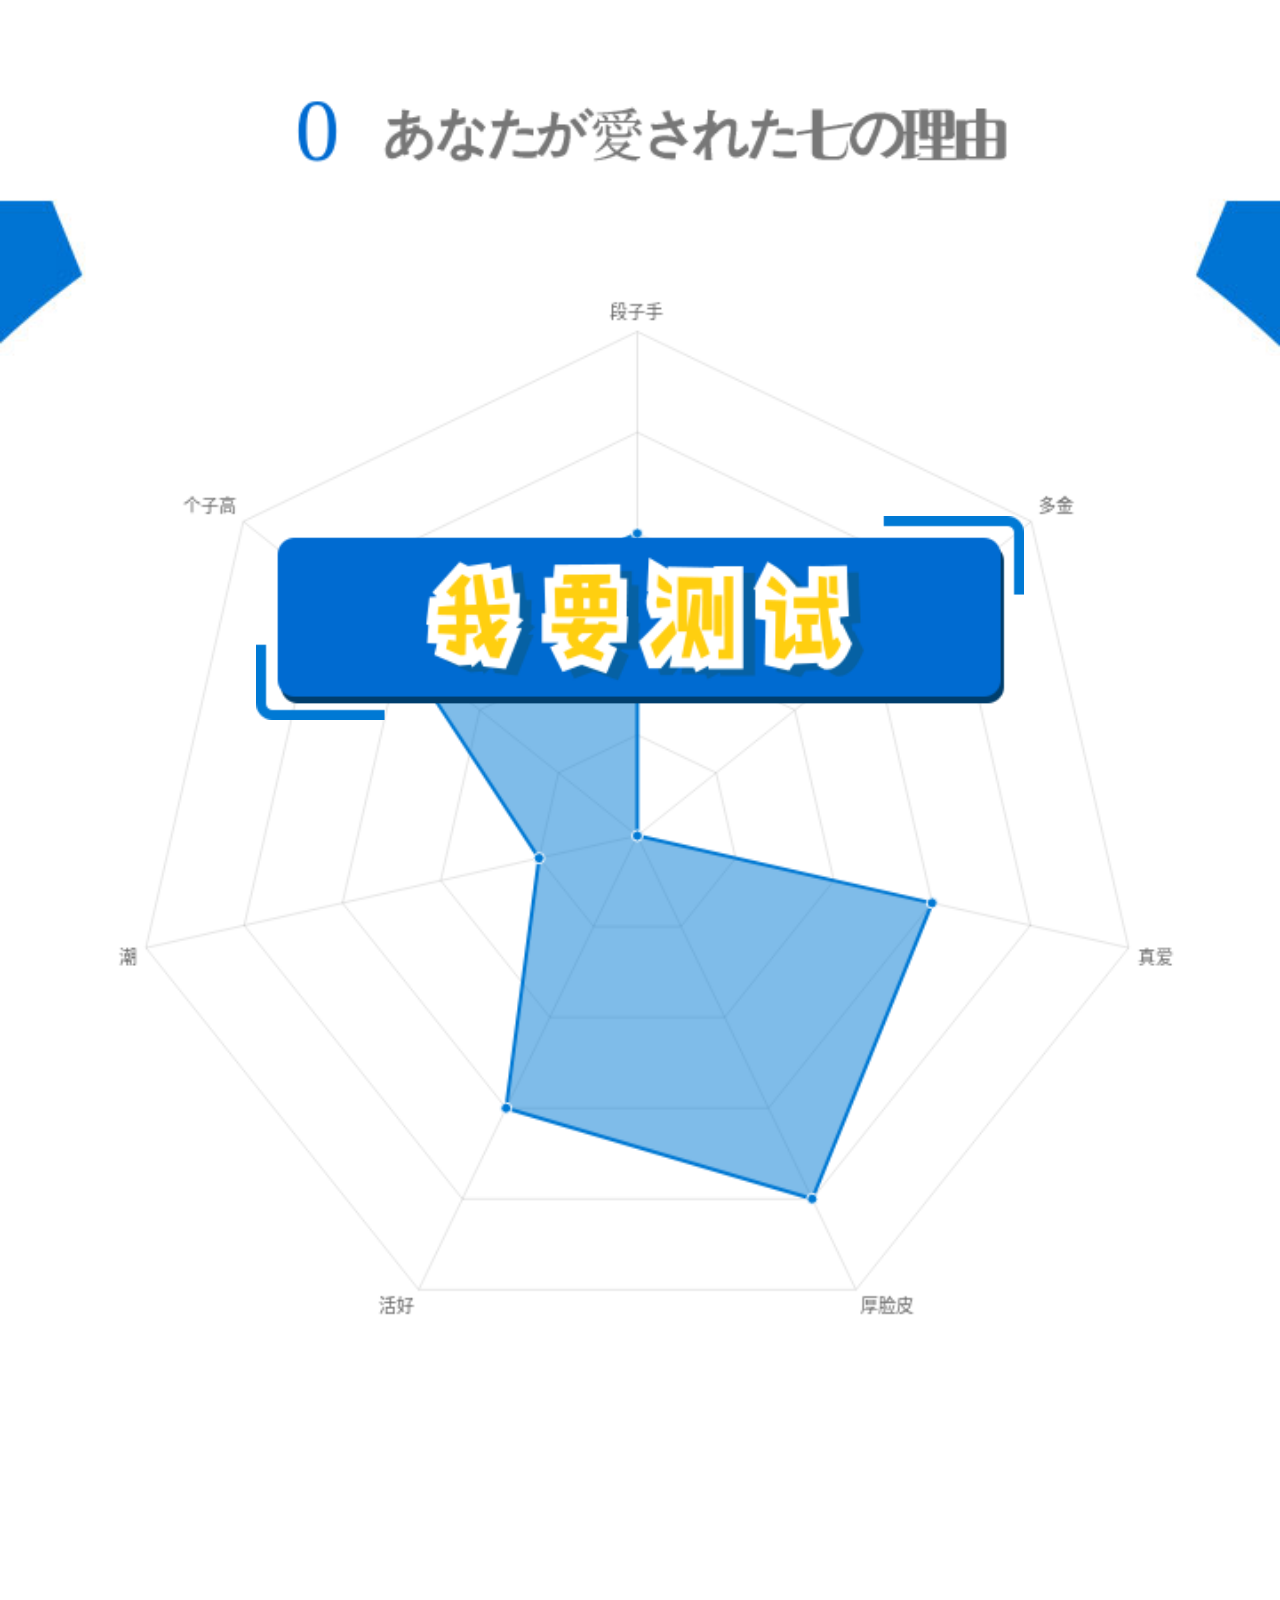
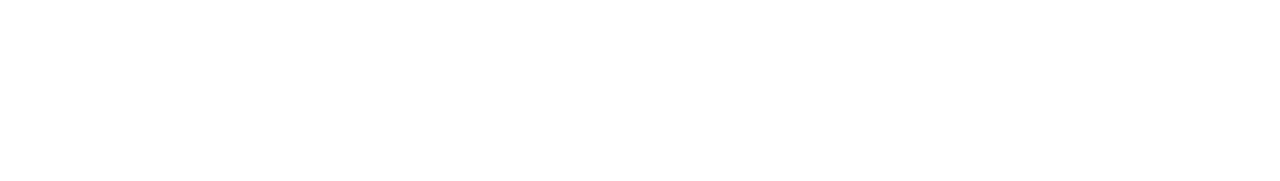
==== result.html @ 9e745a93 "fawef" ====
<!DOCTYPE html>
<html lang="zh-cn">
    <head>
        <title>你被爱的七大理由</title>
        <meta charset="utf-8">
        <meta http-equiv="X-UA-Compatible" content="IE=edge">
        <meta name="viewport" content="width=device-width, initial-scale=1.0, minimum-scale=1.0, maximum-scale=1.0, user-scalable=no">
        <meta content="yes" name="apple-mobile-web-app-capable">
        <meta content="black" name="apple-mobile-web-app-status-bar-style">
        <meta content="telephone=no" name="format-detection">
        <meta content="" name="Keywords">
        <meta name="description" content="“">
        <meta name="author" content="lcwl">

        <link rel="stylesheet" href="./css/base.css">
        <link rel="stylesheet" href="./css/result.css">

        <script>
            $uid = '';
        </script>

    </head>
    <body>
        <canvas id="canvas" style="display:none" width="720" height="1000">
        </canvas>
        <canvas id="canvasRadar" style="position:absolute;left:-999px" width="300" height="300">
        </canvas>
        <img id="output"/>
        <img id="output2"/>
        <div id="qrcode">
            <!--<img id="qrcodeimg" src="http://img1.uullnn.com/h5_game/seven/images/WechatIMG1.jpeg"/>-->
        </div>
        <img class="btn" id="save" style="display:none" src="./images/btn02.png"/>
        <img class="btn" id="go" style="display:none" src="./images/btn03.png"/>
<!--        <a href="http://a.app.qq.com/o/simple.jsp?pkgname=com.yn.menda" target="_blank"><img class="banner" src="./images/banner.jpg"/></a>

-->

        <script type="text/javascript" src="./js/zepto.min.js"></script>
        <script type="text/javascript" src="./js/zepto.cookie.js"></script>
        <script type="text/javascript" src="./js/md5.js"></script>
        <script type="text/javascript" src="./js/qrcode.js"></script>
        <script type="text/javascript" src="./js/Chart.min.js"></script>
        <script type="text/javascript" src="http://res.wx.qq.com/open/js/jweixin-1.0.0.js"></script>
        <script type="text/javascript" src="js/result.js?v6"></script>
        <!--<script type="text/javascript" src="http://img1.uullnn.com/h5_game/seven/js/result.js?v1"></script>-->
        <!--<script src="http://img1.uullnn.com/tracking.js"></script>-->

        <script>
            var browser = {
                versions: function () {
                    var u = navigator.userAgent, app = navigator.appVersion;
                    return {         //移动终端浏览器版本信息
                        trident: u.indexOf('Trident') > -1, //IE内核
                        presto: u.indexOf('Presto') > -1, //opera内核
                        webKit: u.indexOf('AppleWebKit') > -1, //苹果、谷歌内核
                        gecko: u.indexOf('Gecko') > -1 && u.indexOf('KHTML') == -1, //火狐内核
                        mobile: !!u.match(/AppleWebKit.*Mobile.*/), //是否为移动终端
                        ios: !!u.match(/\(i[^;]+;( U;)? CPU.+Mac OS X/), //ios终端
                        android: u.indexOf('Android') > -1 || u.indexOf('Linux') > -1, //android终端或uc浏览器
                        iPhone: u.indexOf('iPhone') > -1, //是否为iPhone或者QQHD浏览器
                        iPad: u.indexOf('iPad') > -1, //是否iPad
                        webApp: u.indexOf('Safari') == -1 //是否web应该程序，没有头部与底部
                    };
                }(),
                language: (navigator.browserLanguage || navigator.language).toLowerCase()
            };
            if (browser.versions.mobile) {//判断是否是移动设备打开。browser代码在下面
                var ua = navigator.userAgent.toLowerCase();//获取判断用的对象
                if (ua.match(/MicroMessenger/i) == "micromessenger") {
                    //在微信中打开
                }else{
//                    $('body').html('<div class="middle">请在微信打开</div>').addClass('gray');
                }
//                if (ua.match(/WeiBo/i) == "weibo") {
//                    //在新浪微博客户端打开
//                }
//                if (ua.match(/QQ/i) == "qq") {
//                    //在QQ空间打开
//                }
//                if (browser.versions.ios) {
//                    //是否在IOS浏览器打开
//                }
//                if(browser.versions.android){
//                    //是否在安卓浏览器打开
//                }
            } else {
                //否则就是PC浏览器打开
//                $('body').html('<div class="middle">请在微信打开</div>').addClass('gray');
            }
        </script>
    </body>
</html>
---- css/base.css ----
/* http://meyerweb.com/eric/tools/css/reset/
   v2.0 | 20110126
   License: none (public domain)
*/

html, body, div, span, applet, object, iframe,
h1, h2, h3, h4, h5, h6, p, blockquote, pre,
a, abbr, acronym, address, big, cite, code,
del, dfn, em, img, ins, kbd, q, s, samp,
small, strike, strong, sub, sup, tt, var,
b, u, i, center,
dl, dt, dd, ol, ul, li,
fieldset, form, label, legend,
table, caption, tbody, tfoot, thead, tr, th, td,
article, aside, canvas, details, embed,
figure, figcaption, footer, header, hgroup,
menu, nav, output, ruby, section, summary,
time, mark, audio, video {
	margin: 0;
	padding: 0;
	border: 0;
	font-size: 100%;
	font: inherit;
	vertical-align: baseline;
}
/* HTML5 display-role reset for older browsers */
article, aside, details, figcaption, figure,
footer, header, hgroup, menu, nav, section {
	display: block;
}
body {
	line-height: 1;
}
ol, ul {
	list-style: none;
}
blockquote, q {
	quotes: none;
}
blockquote:before, blockquote:after,
q:before, q:after {
	content: '';
	content: none;
}
table {
	border-collapse: collapse;
	border-spacing: 0;
}

.middle{
	position: absolute;
	width: 100%;
	top: 45%;
	left: 0;
	text-align: center;
}
.gray{
	background: lightgray;
}
---- css/result.css ----
body{

}

.banner{
    position: absolute;
    bottom: 0;
    left:0;
    width: 100%;
}
#output{
    width: 100%;
}
#output2{
    width: 100%;
    position: absolute;
    z-index: 3;
    opacity: 0;
    left:0px;
    bottom: 15%;
}
#qrcode{
    position:absolute;
    left:-999px;
    
}
#canvas{
    width: 720px;
}
.btn{
    position: absolute;
    bottom: 20%;
    left:0;
    width: 100%;

    width: 60%;
    margin: 0 20%;
}
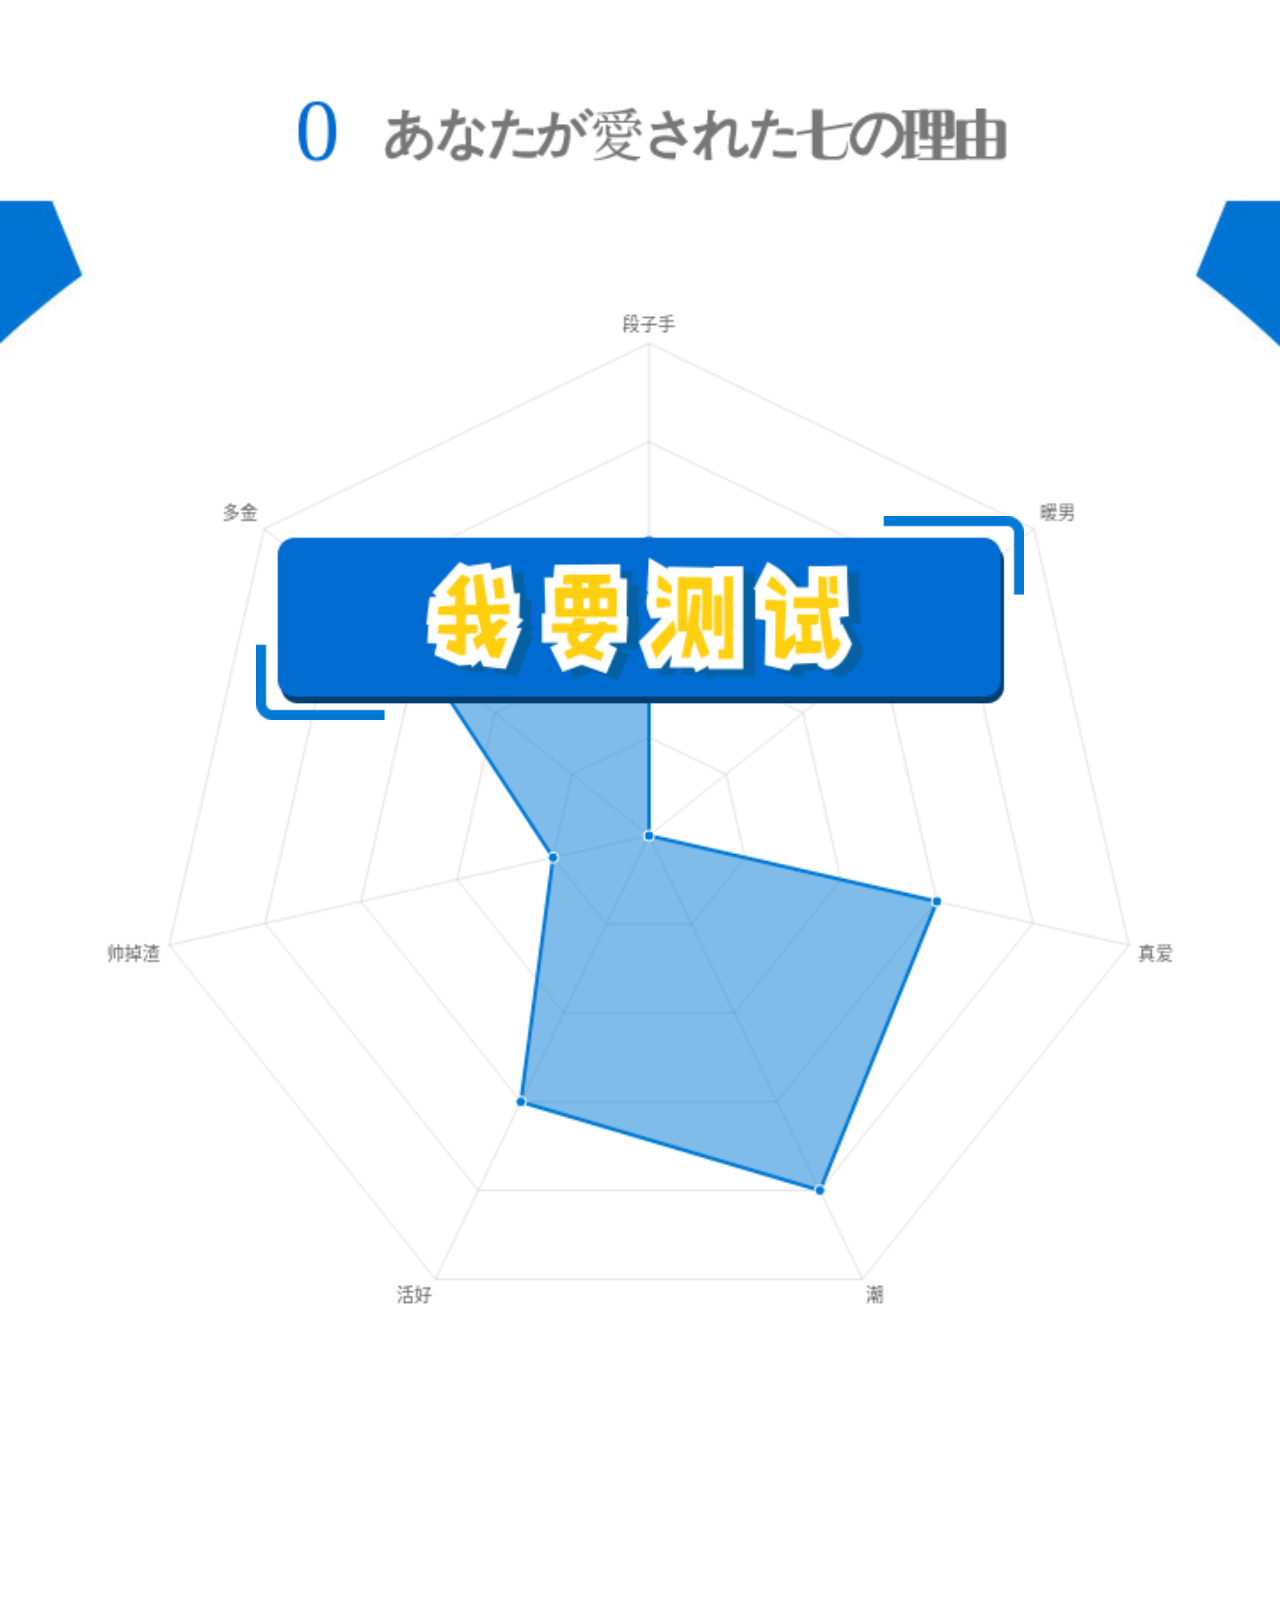
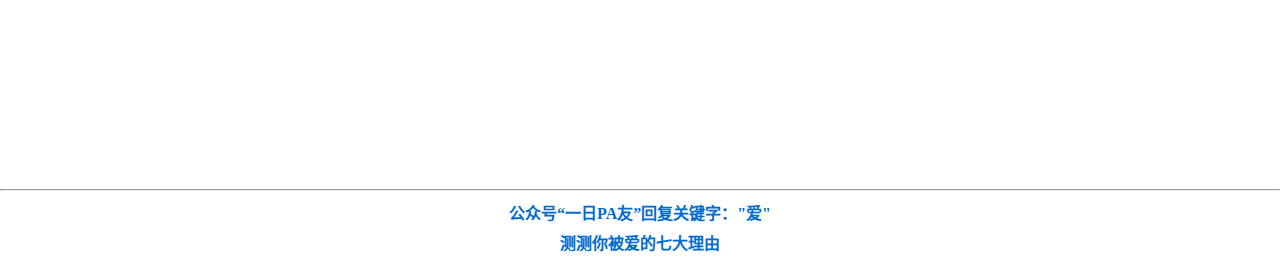
==== commit 55632b02: "fawef" ====
--- a/result.html
+++ b/result.html
@@ -32,10 +32,9 @@
         </div>
         <img class="btn" id="save" style="display:none" src="./images/btn02.png"/>
         <img class="btn" id="go" style="display:none" src="./images/btn03.png"/>
-<!--        <a href="http://a.app.qq.com/o/simple.jsp?pkgname=com.yn.menda" target="_blank"><img class="banner" src="./images/banner.jpg"/></a>
-
--->
-
+    <!--    <a href="http://a.app.qq.com/o/simple.jsp?pkgname=com.yn.menda" target="_blank"><img class="banner" src="./images/banner.jpg"/></a>-->
+        <hr>
+        <h2 style="text-align: center;color: #006BD1;line-height: 30px;font-family: 微软雅黑;font-weight: bold;">公众号“一日PA友”回复关键字："爱"<br>测测你被爱的七大理由</h2>
         <script type="text/javascript" src="./js/zepto.min.js"></script>
         <script type="text/javascript" src="./js/zepto.cookie.js"></script>
         <script type="text/javascript" src="./js/md5.js"></script>
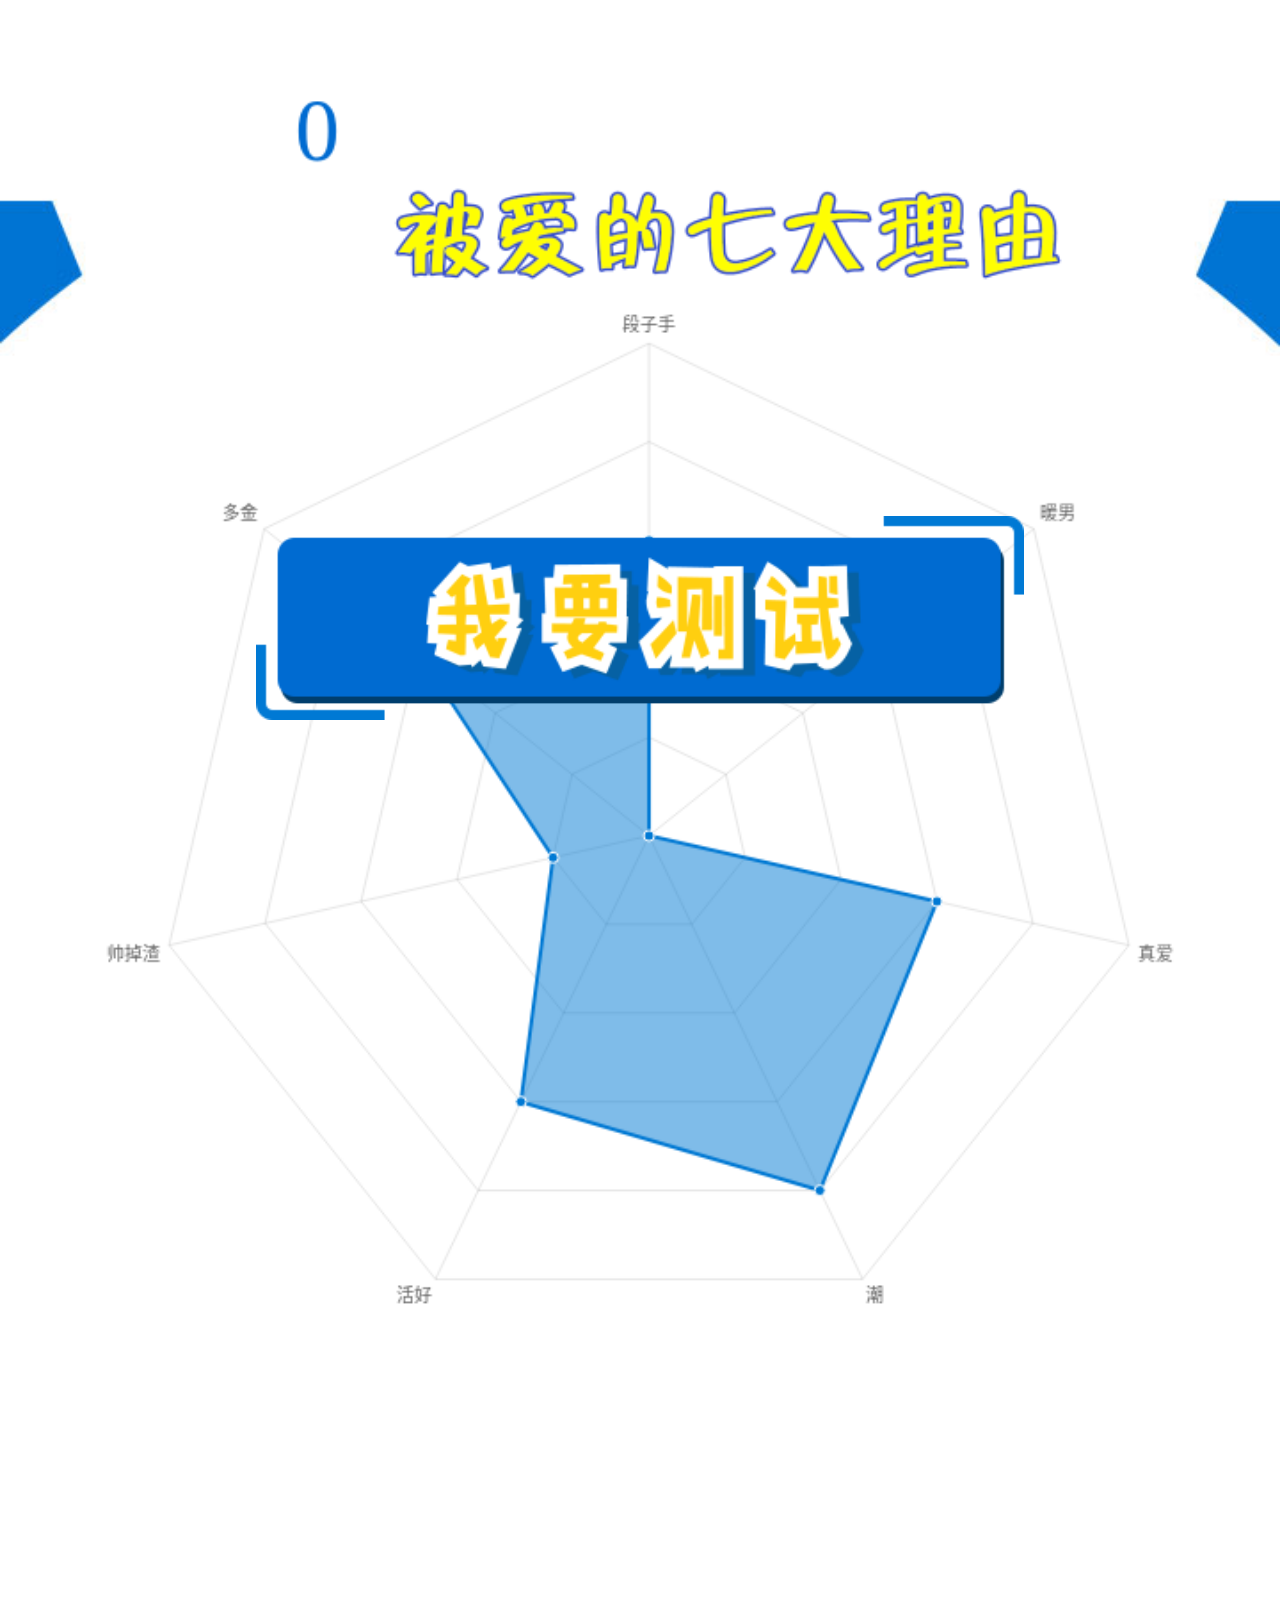
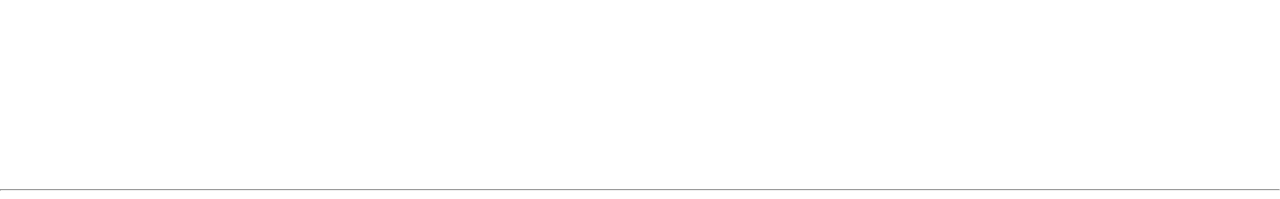
==== commit e4db8d34: "fawef" ====
--- a/result.html
+++ b/result.html
@@ -34,7 +34,7 @@
         <img class="btn" id="go" style="display:none" src="./images/btn03.png"/>
     <!--    <a href="http://a.app.qq.com/o/simple.jsp?pkgname=com.yn.menda" target="_blank"><img class="banner" src="./images/banner.jpg"/></a>-->
         <hr>
-        <h2 style="text-align: center;color: #006BD1;line-height: 30px;font-family: 微软雅黑;font-weight: bold;">公众号“一日PA友”回复关键字："爱"<br>测测你被爱的七大理由</h2>
+<!--        <h2 style="text-align: center;color: #006BD1;line-height: 30px;font-family: 微软雅黑;font-weight: bold;">公众号“一日PA友”回复关键字："爱"<br>测测你被爱的七大理由</h2>-->
         <script type="text/javascript" src="./js/zepto.min.js"></script>
         <script type="text/javascript" src="./js/zepto.cookie.js"></script>
         <script type="text/javascript" src="./js/md5.js"></script>
